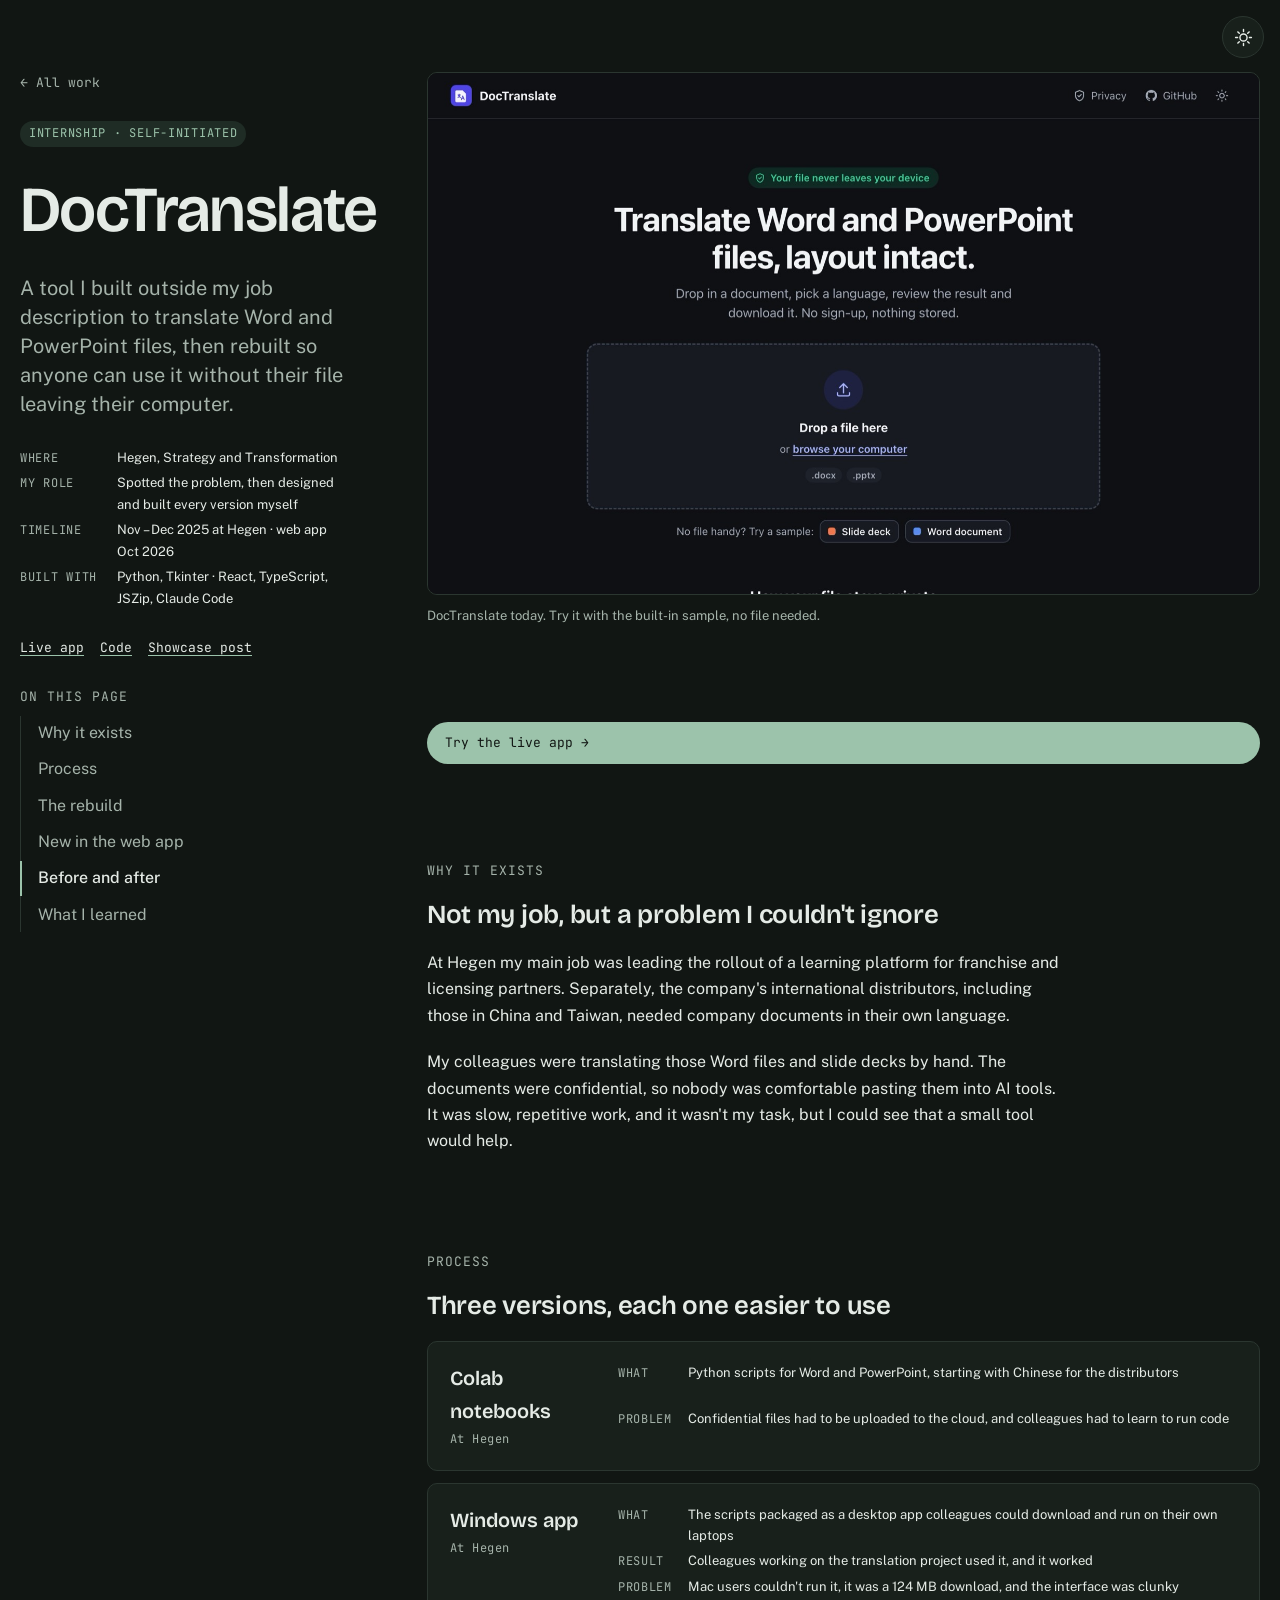
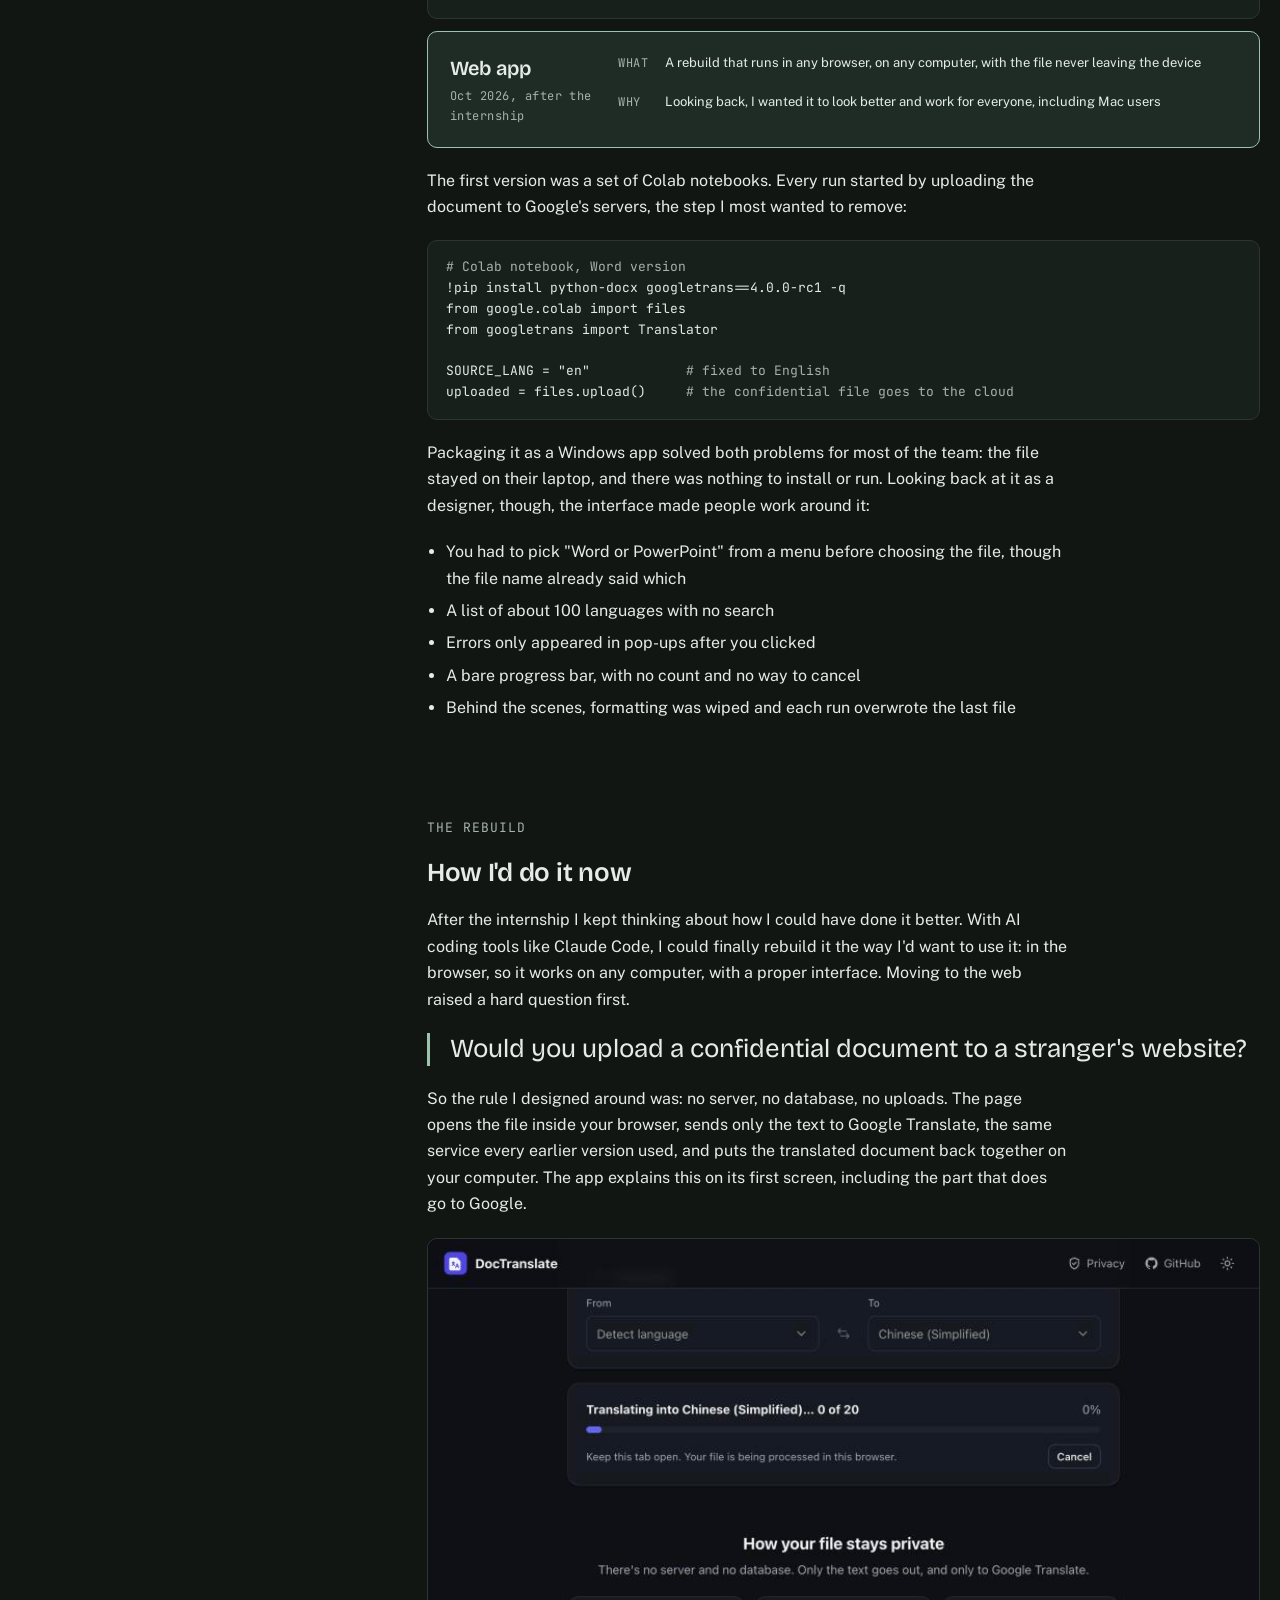
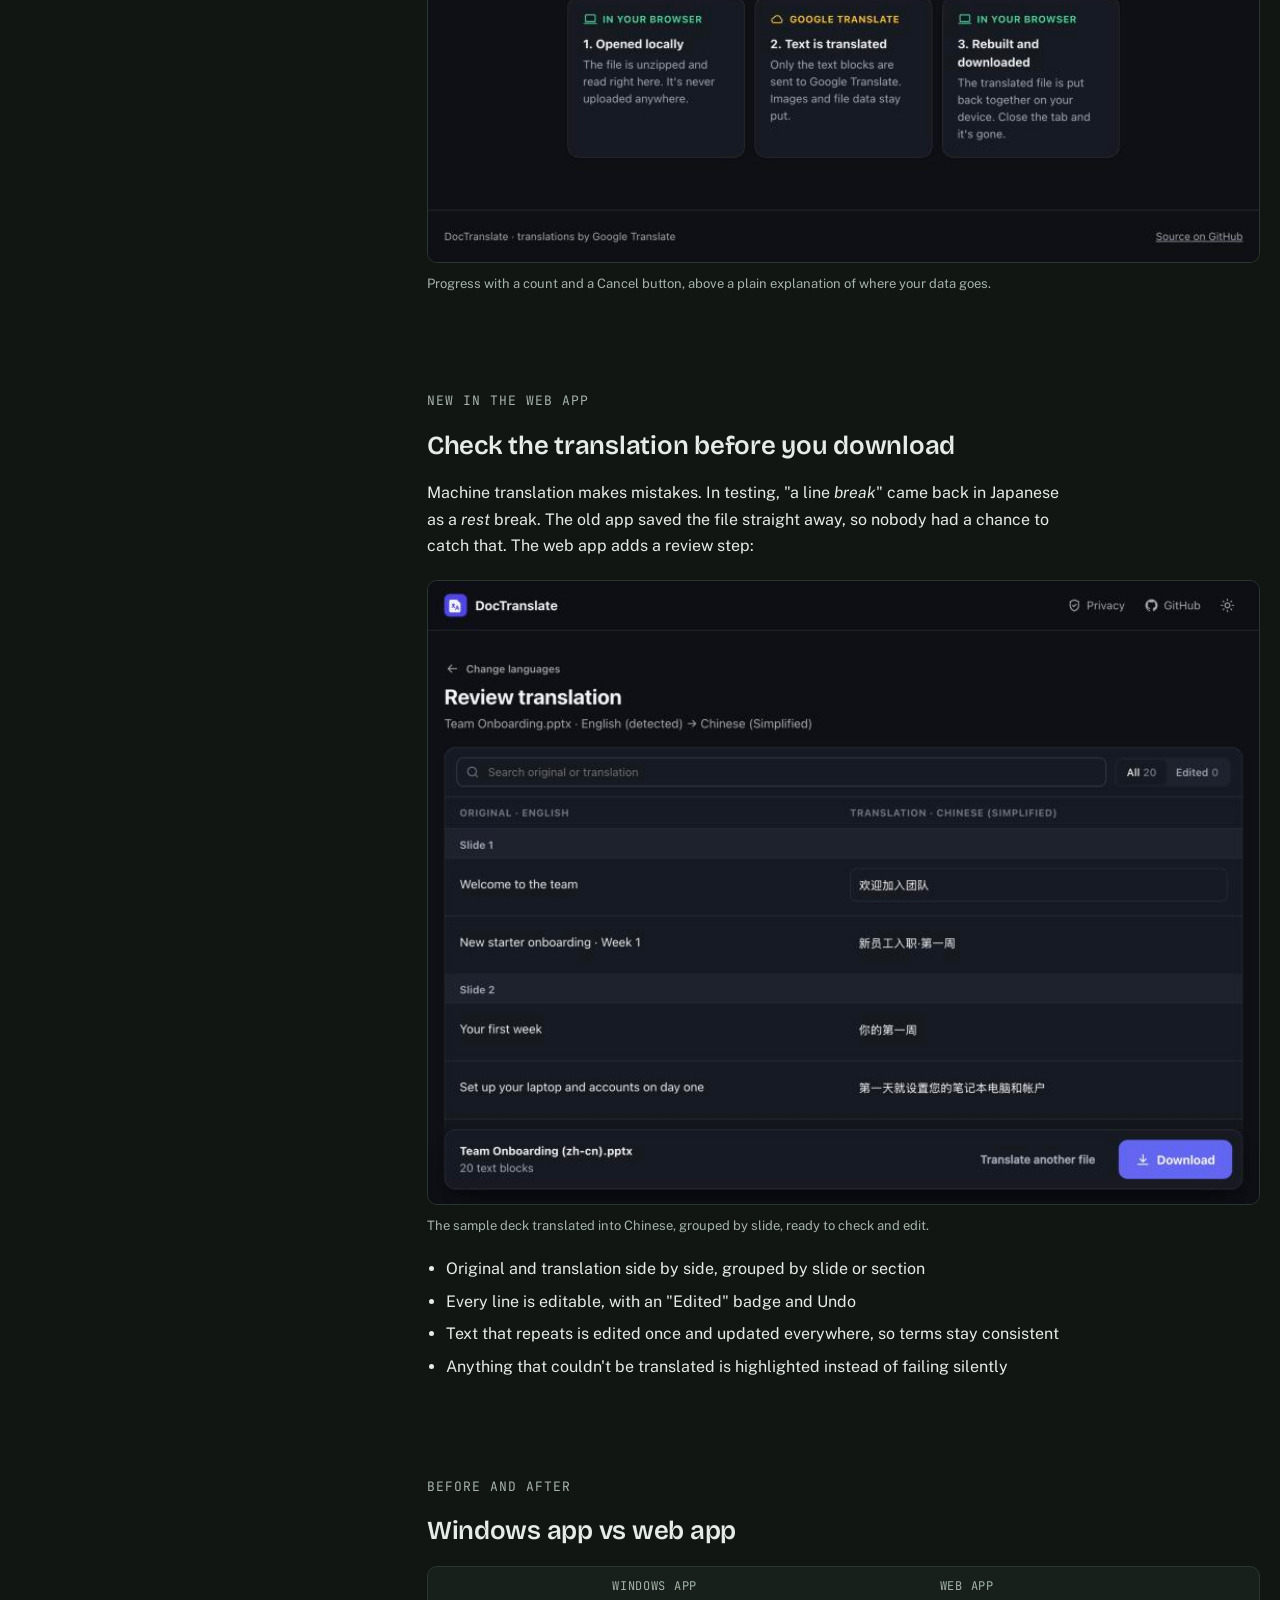
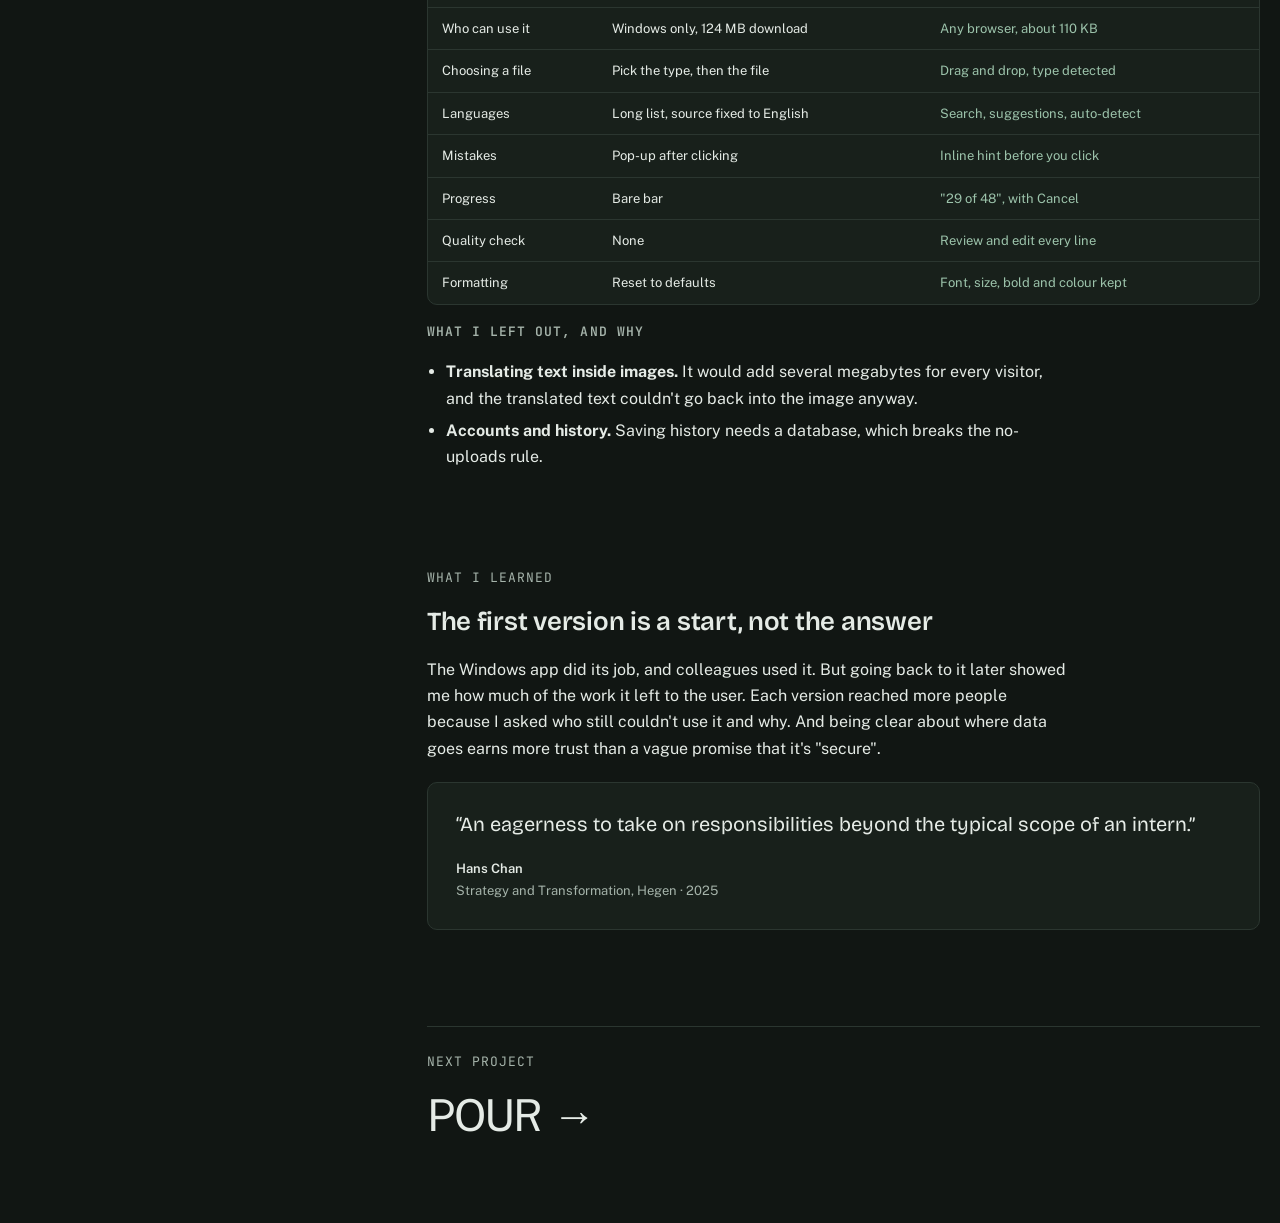
==== work/doctranslate/index.html @ 71bea07f "Label all LinkedIn links as Showcase post Co-Authored-By: Claude Opus 5.5 <noreply@anthropic.com>" ====
<!doctype html>
<html lang="en">
<head>
<title>DocTranslate · John Loh</title>
<meta charset="utf-8">
<meta name="viewport" content="width=device-width, initial-scale=1, viewport-fit=cover">
<meta name="claude:viewport-fit-sides" content="cover">
<link rel="icon" href="../../favicon.svg" type="image/svg+xml">
<meta name="description" content="DocTranslate case study: a translation tool I started on my own at Hegen, rebuilt as a private web app.">
<script>(function(){var t=null;try{t=localStorage.getItem("theme")}catch(e){}document.documentElement.setAttribute("data-theme",t==="light"?"light":"dark")})()</script>
<link rel="preconnect" href="https://fonts.googleapis.com">
<link rel="preconnect" href="https://fonts.gstatic.com" crossorigin>
<link rel="stylesheet" href="https://fonts.googleapis.com/css2?family=Bricolage+Grotesque:opsz,wght@12..96,400;12..96,600&family=JetBrains+Mono:wght@400;500&family=Public+Sans:ital,wght@0,400;0,500;0,600;1,400&display=swap">
<link rel="stylesheet" href="../../css/style.css?v=20261020c">
</head>
<body>
<button class="theme-toggle" id="theme-toggle" type="button" aria-label="Switch theme"><svg class="icon-sun" viewBox="0 0 24 24" aria-hidden="true"><circle cx="12" cy="12" r="4.5"/><path d="M12 2v2.5M12 19.5V22M2 12h2.5M19.5 12H22M4.9 4.9l1.8 1.8M17.3 17.3l1.8 1.8M4.9 19.1l1.8-1.8M17.3 6.7l1.8-1.8"/></svg><svg class="icon-moon" viewBox="0 0 24 24" aria-hidden="true"><path d="M20 14.5A8.5 8.5 0 1 1 9.5 4a7 7 0 0 0 10.5 10.5z"/></svg></button>
<div class="shell">

  <aside class="rail" aria-label="Project facts">
    <a class="back" href="../../index.html#work">← All work</a>
    <div class="project-meta"><span class="chip">Internship · self-initiated</span></div>
    <h1 class="cs-title">DocTranslate</h1>
    <p class="cs-summary">A tool I built outside my job description to translate Word and PowerPoint files, then rebuilt so anyone can use it without their file leaving their computer.</p>
    <dl class="spec">
      <dt>Where</dt><dd>Hegen, Strategy and Transformation</dd>
      <dt>My role</dt><dd>Spotted the problem, then designed and built every version myself</dd>
      <dt>Timeline</dt><dd>Nov – Dec 2025 at Hegen · web app Oct 2026</dd>
      <dt>Built with</dt><dd>Python, Tkinter · React, TypeScript, JSZip, Claude Code</dd>
    </dl>
    <div class="links">
      <a href="https://7ohnloh.github.io/doctranslate/">Live app</a>
      <a href="https://github.com/7ohnloh/doctranslate">Code</a>
      <a href="https://www.linkedin.com/feed/update/urn:li:activity:7409909040731893760/">Showcase post</a>
    </div>
  </aside>

  <main class="cs-body">

    <figure class="shot">
      <img src="../../images/doctranslate/upload-hero.jpg" alt="DocTranslate home screen: a badge saying your file never leaves your device, the headline Translate Word and PowerPoint files, layout intact, and a drop zone with sample files">
      <figcaption>DocTranslate today. Try it with the built-in sample, no file needed.</figcaption>
    </figure>
    <a class="button" href="https://7ohnloh.github.io/doctranslate/">Try the live app →</a>

    <section class="cs-section" aria-labelledby="why">
      <p class="eyebrow">Why it exists</p>
      <h2 id="why">Not my job, but a problem I couldn't ignore</h2>
      <p>At Hegen my main job was leading the rollout of a learning platform for franchise and licensing partners. Separately, the company's international distributors, including those in China and Taiwan, needed company documents in their own language.</p>
      <p>My colleagues were translating those Word files and slide decks by hand. The documents were confidential, so nobody was comfortable pasting them into AI tools. It was slow, repetitive work, and it wasn't my task, but I could see that a small tool would help.</p>
    </section>

    <section class="cs-section" aria-labelledby="versions">
      <p class="eyebrow">Process</p>
      <h2 id="versions">Three versions, each one easier to use</h2>
      <ol class="versions">
        <li class="version">
          <div class="v-label"><b>Colab notebooks</b><span>At Hegen</span></div>
          <dl>
            <dt>What</dt><dd>Python scripts for Word and PowerPoint, starting with Chinese for the distributors</dd>
            <dt>Problem</dt><dd>Confidential files had to be uploaded to the cloud, and colleagues had to learn to run code</dd>
          </dl>
        </li>
        <li class="version">
          <div class="v-label"><b>Windows app</b><span>At Hegen</span></div>
          <dl>
            <dt>What</dt><dd>The scripts packaged as a desktop app colleagues could download and run on their own laptops</dd>
            <dt>Result</dt><dd>Colleagues working on the translation project used it, and it worked</dd>
            <dt>Problem</dt><dd>Mac users couldn't run it, it was a 124 MB download, and the interface was clunky</dd>
          </dl>
        </li>
        <li class="version version--now">
          <div class="v-label"><b>Web app</b><span>Oct 2026, after the internship</span></div>
          <dl>
            <dt>What</dt><dd>A rebuild that runs in any browser, on any computer, with the file never leaving the device</dd>
            <dt>Why</dt><dd>Looking back, I wanted it to look better and work for everyone, including Mac users</dd>
          </dl>
        </li>
      </ol>
      <p>The first version was a set of Colab notebooks. Every run started by uploading the document to Google's servers, the step I most wanted to remove:</p>
<pre class="code"><span class="c"># Colab notebook, Word version</span>
!pip install python-docx googletrans==4.0.0-rc1 -q
from google.colab import files
from googletrans import Translator

SOURCE_LANG = "en"            <span class="c"># fixed to English</span>
uploaded = files.upload()     <span class="c"># the confidential file goes to the cloud</span></pre>
      <p>Packaging it as a Windows app solved both problems for most of the team: the file stayed on their laptop, and there was nothing to install or run. Looking back at it as a designer, though, the interface made people work around it:</p>
      <ul>
        <li>You had to pick "Word or PowerPoint" from a menu before choosing the file, though the file name already said which</li>
        <li>A list of about 100 languages with no search</li>
        <li>Errors only appeared in pop-ups after you clicked</li>
        <li>A bare progress bar, with no count and no way to cancel</li>
        <li>Behind the scenes, formatting was wiped and each run overwrote the last file</li>
      </ul>
    </section>

    <section class="cs-section" aria-labelledby="rebuild">
      <p class="eyebrow">The rebuild</p>
      <h2 id="rebuild">How I'd do it now</h2>
      <p>After the internship I kept thinking about how I could have done it better. With AI coding tools like Claude Code, I could finally rebuild it the way I'd want to use it: in the browser, so it works on any computer, with a proper interface. Moving to the web raised a hard question first.</p>
      <p class="hmw">Would you upload a confidential document to a stranger's website?</p>
      <p>So the rule I designed around was: no server, no database, no uploads. The page opens the file inside your browser, sends only the text to Google Translate, the same service every earlier version used, and puts the translated document back together on your computer. The app explains this on its first screen, including the part that does go to Google.</p>
      <figure class="shot">
        <img src="../../images/doctranslate/privacy-progress.jpg" alt="Translation in progress, 0 of 20, above a three-step explainer: opened locally in your browser, text translated by Google Translate, rebuilt and downloaded in your browser" loading="lazy">
        <figcaption>Progress with a count and a Cancel button, above a plain explanation of where your data goes.</figcaption>
      </figure>
    </section>

    <section class="cs-section" aria-labelledby="review">
      <p class="eyebrow">New in the web app</p>
      <h2 id="review">Check the translation before you download</h2>
      <p>Machine translation makes mistakes. In testing, "a line <em>break</em>" came back in Japanese as a <em>rest</em> break. The old app saved the file straight away, so nobody had a chance to catch that. The web app adds a review step:</p>
      <figure class="shot">
        <img src="../../images/doctranslate/review-chinese.jpg" alt="Review screen showing a sample onboarding deck in English beside its Chinese translation, grouped by slide, with search, an Edited filter and a Download button" loading="lazy">
        <figcaption>The sample deck translated into Chinese, grouped by slide, ready to check and edit.</figcaption>
      </figure>
      <ul>
        <li>Original and translation side by side, grouped by slide or section</li>
        <li>Every line is editable, with an "Edited" badge and Undo</li>
        <li>Text that repeats is edited once and updated everywhere, so terms stay consistent</li>
        <li>Anything that couldn't be translated is highlighted instead of failing silently</li>
      </ul>
    </section>

    <section class="cs-section" aria-labelledby="compare">
      <p class="eyebrow">Before and after</p>
      <h2 id="compare">Windows app vs web app</h2>
      <div class="compare-wrap">
        <table class="compare">
          <thead><tr><th scope="col"></th><th scope="col">Windows app</th><th scope="col">Web app</th></tr></thead>
          <tbody>
            <tr><td>Who can use it</td><td>Windows only, 124 MB download</td><td>Any browser, about 110 KB</td></tr>
            <tr><td>Choosing a file</td><td>Pick the type, then the file</td><td>Drag and drop, type detected</td></tr>
            <tr><td>Languages</td><td>Long list, source fixed to English</td><td>Search, suggestions, auto-detect</td></tr>
            <tr><td>Mistakes</td><td>Pop-up after clicking</td><td>Inline hint before you click</td></tr>
            <tr><td>Progress</td><td>Bare bar</td><td>"29 of 48", with Cancel</td></tr>
            <tr><td>Quality check</td><td>None</td><td>Review and edit every line</td></tr>
            <tr><td>Formatting</td><td>Reset to defaults</td><td>Font, size, bold and colour kept</td></tr>
          </tbody>
        </table>
      </div>
      <h3 class="eyebrow">What I left out, and why</h3>
      <ul>
        <li><strong>Translating text inside images.</strong> It would add several megabytes for every visitor, and the translated text couldn't go back into the image anyway.</li>
        <li><strong>Accounts and history.</strong> Saving history needs a database, which breaks the no-uploads rule.</li>
      </ul>
    </section>

    <section class="cs-section" aria-labelledby="learned">
      <p class="eyebrow">What I learned</p>
      <h2 id="learned">The first version is a start, not the answer</h2>
      <p>The Windows app did its job, and colleagues used it. But going back to it later showed me how much of the work it left to the user. Each version reached more people because I asked who still couldn't use it and why. And being clear about where data goes earns more trust than a vague promise that it's "secure".</p>
      <figure class="quote" style="margin:0">
        <blockquote><p>“An eagerness to take on responsibilities beyond the typical scope of an intern.”</p></blockquote>
        <figcaption><strong>Hans Chan</strong>Strategy and Transformation, Hegen · 2025</figcaption>
      </figure>
    </section>

    <a class="next" href="../pour/index.html">
      <span class="eyebrow">Next project</span>
      <span class="cs-title">POUR →</span>
    </a>
  </main>
</div>
<script src="../../js/theme.js?v=20261020c"></script>
<script src="../../js/case.js?v=20261020c"></script>
</body>
</html>
---- css/style.css ----
/* Workbench layout: a fixed left rail (who, where to go, how to reach me) beside a scrolling bench of projects. */
:root {
  --paper: #f4f6f2;
  --panel: #ffffff;
  --ink: #18201b;
  --ink-soft: #4d5a52;
  --line: #d9e0da;
  --sage: #4f7560;
  --sage-wash: #e3ece5;
  --bar-muted: #b9c4bc;
  --neon: #12c862;

  --font-display: "Bricolage Grotesque", "Avenir Next", "Segoe UI", system-ui, sans-serif;
  --font-body: "Public Sans", "Helvetica Neue", Arial, system-ui, sans-serif;
  --font-mono: "JetBrains Mono", ui-monospace, "SF Mono", Menlo, monospace;

  --step--1: 0.8125rem;
  --step-0: 1rem;
  --step-1: 1.25rem;
  --step-2: 1.625rem;
  --step-3: clamp(2rem, 1.4rem + 2.2vw, 2.75rem);
  --step-4: clamp(2.5rem, 1.6rem + 3.6vw, 4rem);
  --radius: 10px;
}
@media (prefers-color-scheme: dark) {
  :root:not([data-theme="light"]) {
    --paper: #111613; --panel: #18201b; --ink: #e5ebe6; --ink-soft: #a5b3aa;
    --line: #2b3630; --sage: #9cc3ab; --sage-wash: #1f2c25; --bar-muted: #4a5850; --neon: #39ff88;
    color-scheme: dark;
  }
}
:root[data-theme="dark"] {
  --paper: #111613; --panel: #18201b; --ink: #e5ebe6; --ink-soft: #a5b3aa;
  --line: #2b3630; --sage: #9cc3ab; --sage-wash: #1f2c25; --bar-muted: #4a5850; --neon: #39ff88;
  color-scheme: dark;
}

*, *::before, *::after { box-sizing: border-box; }
html { scroll-behavior: smooth; }
@media (prefers-reduced-motion: reduce) { html { scroll-behavior: auto; } }
body {
  margin: 0;
  background: var(--paper);
  color: var(--ink);
  font-family: var(--font-body);
  font-size: var(--step-0);
  line-height: 1.65;
  padding-left: max(16px, env(safe-area-inset-left, 0px));
  padding-right: max(16px, env(safe-area-inset-right, 0px));
  -webkit-font-smoothing: antialiased;
}
img { max-width: 100%; display: block; }
a { color: inherit; text-decoration-color: var(--sage); text-underline-offset: 3px; }
a:hover { color: var(--sage); }
:focus-visible { outline: 2px solid var(--sage); outline-offset: 3px; border-radius: 4px; }
h1, h2, h3 { font-family: var(--font-display); font-weight: 600; line-height: 1.1; text-wrap: balance; margin: 0; letter-spacing: -0.01em; }
p { margin: 0; }
.mono { font-family: var(--font-mono); font-size: var(--step--1); letter-spacing: 0.02em; }
.eyebrow { font-family: var(--font-mono); font-size: var(--step--1); text-transform: uppercase; letter-spacing: 0.08em; color: var(--ink-soft); }

/* ---------- shell ---------- */
.shell {
  max-width: 1240px;
  margin: 0 auto;
  padding-block: clamp(32px, 6vw, 72px);
  display: grid;
  grid-template-columns: minmax(250px, 330px) minmax(0, 1fr);
  gap: clamp(32px, 6vw, 88px);
  align-items: start;
}
.rail {
  position: sticky;
  top: calc(env(safe-area-inset-top, 0px) + clamp(32px, 6vw, 72px));
  display: flex;
  flex-direction: column;
  gap: 28px;
}
.rail-name { font-size: var(--step-1); }
.rail-name span { display: block; font-family: var(--font-mono); font-size: var(--step--1); font-weight: 400; color: var(--ink-soft); letter-spacing: 0.02em; margin-top: 4px; }
.rail-lede { font-family: var(--font-display); font-size: var(--step-3); font-weight: 600; line-height: 1.05; letter-spacing: -0.02em; text-wrap: balance; }
.rail-lede em { font-style: normal; color: var(--sage); }
.rail-intro { color: var(--ink-soft); max-width: 34ch; }
.status { display: flex; align-items: center; gap: 10px; color: var(--ink-soft); }
.status::before { content: ""; width: 8px; height: 8px; border-radius: 50%; background: var(--sage); box-shadow: 0 0 0 4px var(--sage-wash); flex: none; }

.toc { display: flex; flex-direction: column; gap: 2px; border-left: 1px solid var(--line); }
.toc a { text-decoration: none; padding: 4px 0 4px 16px; margin-left: -1px; border-left: 2px solid transparent; color: var(--ink-soft); display: flex; justify-content: space-between; gap: 12px; }
.toc a .mono { color: var(--ink-soft); }
.toc a[aria-current="true"] { color: var(--ink); border-left-color: var(--sage); font-weight: 500; }

.links { display: flex; flex-wrap: wrap; gap: 8px 16px; font-size: var(--step--1); }
.links a { font-family: var(--font-mono); }

/* ---------- bench (right column) ---------- */
.bench { display: flex; flex-direction: column; gap: clamp(64px, 9vw, 112px); min-width: 0; }
.section-head { display: flex; align-items: baseline; justify-content: space-between; gap: 16px; padding-bottom: 14px; border-bottom: 1px solid var(--line); margin-bottom: 32px; }
.section-head h2 { font-size: var(--step-2); }

.projects { display: flex; flex-direction: column; gap: clamp(48px, 7vw, 80px); }
.project { display: grid; gap: 18px; }
.project-link { text-decoration: none; color: inherit; display: grid; gap: 18px; }
.cover {
  aspect-ratio: 16 / 10;
  max-width: 100%;
  border-radius: var(--radius);
  overflow: hidden;
  background: var(--sage-wash);
  border: 1px solid var(--line);
}
.cover img { width: 100%; height: 100%; object-fit: cover; transition: transform 0.5s ease; }
.project-link:hover .cover img { transform: scale(1.02); }
@media (prefers-reduced-motion: reduce) { .cover img { transition: none; } .project-link:hover .cover img { transform: none; } }

.cover--phones { display: flex; align-items: flex-end; justify-content: center; gap: 4%; padding: 6% 8% 0; }
.cover--phones img { width: 27%; height: auto; border-radius: 14px 14px 0 0; border: 1px solid var(--line); border-bottom: 0; object-fit: contain; }
.cover--phones img:nth-child(2) { width: 30%; }
.cover--shot { display: grid; place-items: center; padding: 5%; }
.cover--shot img { width: 100%; height: 100%; object-fit: contain; border-radius: 6px; }

.cover--chart { display: flex; flex-direction: column; justify-content: center; gap: 14px; padding: clamp(18px, 5%, 40px); background: var(--panel); }
.chart-title { font-family: var(--font-mono); font-size: var(--step--1); color: var(--ink-soft); }
.chart-rows { display: grid; gap: 10px; }
.chart-row { display: grid; grid-template-columns: 6.5em minmax(0, 1fr) 3.5em; align-items: center; gap: 10px; font-size: var(--step--1); }
.chart-row .label { font-family: var(--font-mono); }
.chart-row .gap { font-family: var(--font-mono); text-align: right; color: var(--sage); font-variant-numeric: tabular-nums; }
.bars { display: grid; gap: 3px; }
.bar { height: 9px; border-radius: 2px; }
.bar--them { background: var(--bar-muted); }
.bar--us { background: var(--sage); }
.legend { display: flex; flex-wrap: wrap; gap: 6px 16px; font-size: var(--step--1); color: var(--ink-soft); }
.legend span { display: inline-flex; align-items: center; gap: 6px; }
.legend i { width: 10px; height: 10px; border-radius: 2px; display: inline-block; }

.project-meta { display: flex; flex-wrap: wrap; align-items: center; gap: 8px 14px; }
.chip { font-family: var(--font-mono); font-size: 0.75rem; text-transform: uppercase; letter-spacing: 0.06em; padding: 3px 9px; border-radius: 999px; background: var(--sage-wash); color: var(--sage); }
.chip--plain { background: transparent; border: 1px solid var(--line); color: var(--ink-soft); }
.project h3 { font-size: var(--step-3); }
.project-summary { font-size: var(--step-1); line-height: 1.45; max-width: 38ch; color: var(--ink); }
.spec { display: grid; grid-template-columns: max-content minmax(0, 1fr); gap: 4px 20px; margin: 0; font-size: var(--step--1); max-width: 60ch; }
.spec dt { font-family: var(--font-mono); color: var(--ink-soft); text-transform: uppercase; letter-spacing: 0.06em; font-size: 0.75rem; padding-top: 2px; }
.spec dd { margin: 0; }
.cta { font-family: var(--font-mono); font-size: var(--step--1); color: var(--sage); }
.cta--soon { color: var(--ink-soft); }

/* ---------- more projects ---------- */
.more { margin-top: clamp(56px, 8vw, 88px); display: grid; gap: 12px; }
.more-list { list-style: none; margin: 0; padding: 0; border-top: 1px solid var(--line); }
.more-list li { border-bottom: 1px solid var(--line); }
.more-list a { display: grid; grid-template-columns: 8.5em minmax(0, 1fr) auto auto; align-items: baseline; gap: 4px 20px; padding: 16px 4px; text-decoration: none; color: var(--ink); }
.more-name { font-family: var(--font-display); font-size: var(--step-1); font-weight: 600; }
.more-desc { color: var(--ink-soft); font-size: var(--step--1); }
.more-meta { font-family: var(--font-mono); font-size: 0.75rem; color: var(--ink-soft); white-space: nowrap; }
.more-arrow { font-family: var(--font-mono); color: var(--sage); transition: transform 0.2s ease; }
.more-list a:hover .more-name { color: var(--sage); }
.more-list a:hover .more-arrow { transform: translateX(4px); }
@media (prefers-reduced-motion: reduce) { .more-arrow { transition: none; } }
@media (max-width: 640px) {
  .more-list a { grid-template-columns: minmax(0, 1fr) auto; }
  .more-desc { grid-column: 1 / -1; grid-row: 2; }
  .more-meta { display: none; }
}

/* ---------- experience ---------- */
.timeline { list-style: none; margin: 0; padding: 0; display: grid; }
.timeline li { display: grid; grid-template-columns: 9.5em minmax(0, 1fr); gap: 4px 24px; padding: 20px 0; border-bottom: 1px solid var(--line); }
.timeline li:first-child { padding-top: 0; }
.timeline .when { font-family: var(--font-mono); font-size: var(--step--1); color: var(--ink-soft); font-variant-numeric: tabular-nums; padding-top: 3px; }
.timeline h3 { font-size: var(--step-1); }
.timeline .where { color: var(--ink-soft); font-size: var(--step--1); margin-top: 2px; }
.timeline .what { margin-top: 8px; max-width: 62ch; }

.edu { display: grid; gap: 6px; margin-top: 28px; font-size: var(--step--1); color: var(--ink-soft); }
.edu strong { color: var(--ink); font-weight: 600; }

/* ---------- kind words ---------- */
.quotes { display: grid; grid-template-columns: repeat(auto-fit, minmax(min(100%, 300px), 1fr)); gap: 20px; }
.quote { margin: 0; padding: 28px; background: var(--panel); border: 1px solid var(--line); border-radius: var(--radius); display: flex; flex-direction: column; gap: 20px; justify-content: space-between; }
.quote blockquote { margin: 0; font-family: var(--font-display); font-size: var(--step-1); line-height: 1.35; font-weight: 400; }
.quote figcaption { font-size: var(--step--1); color: var(--ink-soft); }
.quote figcaption strong { display: block; color: var(--ink); font-weight: 600; }

/* ---------- about + contact ---------- */
.about { display: grid; grid-template-columns: minmax(0, 1fr) auto; gap: clamp(24px, 4vw, 48px); align-items: start; }
.about-main { display: flex; flex-direction: column; gap: 14px; max-width: 58ch; min-width: 0; }
.about-lead { font-family: var(--font-display); font-size: var(--step-3); font-weight: 600; line-height: 1.08; letter-spacing: -0.02em; text-wrap: balance; margin-bottom: 4px; }
.about-lead em { font-style: normal; color: var(--sage); }
.portrait { width: clamp(140px, 15vw, 180px); height: auto; aspect-ratio: 1 / 1; object-fit: cover; object-position: 55% 22%; border-radius: 50%; border: 2px solid var(--neon); box-shadow: 0 0 12px color-mix(in srgb, var(--neon) 70%, transparent), 0 0 32px color-mix(in srgb, var(--neon) 35%, transparent); background: var(--sage-wash); }
.snapshot { display: grid; grid-template-columns: repeat(2, minmax(0, 1fr)); gap: 24px 32px; margin: 32px 0 0; padding-top: 24px; border-top: 1px solid var(--line); }
.snapshot > div { display: flex; flex-direction: column; gap: 4px; min-width: 0; }
.snapshot dt { font-family: var(--font-mono); font-size: 0.75rem; text-transform: uppercase; letter-spacing: 0.08em; color: var(--ink-soft); margin-bottom: 4px; }
.snapshot dd { margin: 0; font-size: var(--step--1); }
.snapshot dd.sub { color: var(--ink-soft); }
.snapshot .chips { display: flex; flex-wrap: wrap; gap: 6px; }

.contact { display: grid; gap: 18px; padding: clamp(24px, 4vw, 40px); background: var(--sage-wash); border-radius: var(--radius); }
.contact h2 { font-size: var(--step-3); }
.contact-row { display: flex; flex-wrap: wrap; align-items: center; gap: 10px 16px; }
.email { font-family: var(--font-mono); font-size: var(--step-1); user-select: all; word-break: break-all; }
button.copy { font: inherit; font-family: var(--font-mono); font-size: var(--step--1); cursor: pointer; padding: 6px 12px; border-radius: 999px; border: 1px solid var(--sage); background: transparent; color: var(--sage); }
button.copy:hover { background: var(--sage); color: var(--paper); }

.footer { color: var(--ink-soft); font-size: var(--step--1); padding-top: 8px; }

/* ---------- case study pages ---------- */
.back { font-family: var(--font-mono); font-size: var(--step--1); text-decoration: none; color: var(--ink-soft); }
.cs-title { font-size: var(--step-4); letter-spacing: -0.025em; }
.cs-summary { font-size: var(--step-1); line-height: 1.45; max-width: 40ch; color: var(--ink-soft); }
.cs-body { display: flex; flex-direction: column; gap: clamp(56px, 8vw, 96px); min-width: 0; }
.cs-section { display: grid; gap: 20px; }
.cs-section > h2 { font-size: var(--step-2); }
.cs-section > p, .cs-section > ul { max-width: 64ch; }
.cs-section ul { padding-left: 1.2em; margin: 0; display: grid; gap: 6px; }
.hmw { font-family: var(--font-display); font-size: var(--step-2); line-height: 1.25; padding-left: 20px; border-left: 3px solid var(--sage); max-width: 30ch; margin: 0; }
.shot { margin: 0; display: grid; gap: 10px; }
.shot img { border-radius: var(--radius); border: 1px solid var(--line); background: var(--panel); width: 100%; }
.shot figcaption { font-size: var(--step--1); color: var(--ink-soft); }
.pivot { padding: clamp(20px, 3vw, 32px); border-radius: var(--radius); background: var(--panel); border: 1px solid var(--line); display: grid; gap: 12px; }
.pivot-cols { display: grid; grid-template-columns: repeat(auto-fit, minmax(min(100%, 220px), 1fr)); gap: 16px; }
.pivot-cols div { display: grid; gap: 4px; }
.flow { display: flex; flex-wrap: wrap; align-items: stretch; gap: 8px; font-size: var(--step--1); }
.flow-step { flex: 1 1 130px; min-width: 0; padding: 12px 14px; border: 1px solid var(--line); border-radius: 8px; background: var(--panel); display: grid; gap: 2px; }
.flow-step b { font-family: var(--font-mono); font-weight: 500; color: var(--sage); }
.flow-arrow { align-self: center; color: var(--ink-soft); font-family: var(--font-mono); }
.pals { display: grid; gap: 28px; }
.pal { display: grid; grid-template-columns: minmax(0, 1fr) minmax(0, 1.3fr); gap: 24px; align-items: center; }
.pal h3 { font-size: var(--step-1); margin-bottom: 6px; }
.pal ul { padding-left: 1.2em; margin: 8px 0 0; display: grid; gap: 4px; font-size: var(--step--1); }
.mine { list-style: none; padding: 0 !important; display: grid; gap: 10px !important; }
.mine li { padding-left: 22px; position: relative; }
.mine li::before { content: "→"; position: absolute; left: 0; color: var(--sage); font-family: var(--font-mono); }
.next { display: grid; gap: 6px; padding-top: 24px; border-top: 1px solid var(--line); text-decoration: none; }
.next .cs-title { font-size: var(--step-3); }

.stats { display: grid; grid-template-columns: repeat(auto-fit, minmax(min(100%, 170px), 1fr)); gap: 12px; }
.stat { padding: 18px 20px; border-radius: var(--radius); background: var(--panel); border: 1px solid var(--line); display: grid; gap: 4px; align-content: start; }
.stat b { font-family: var(--font-display); font-size: var(--step-3); font-weight: 600; line-height: 1; color: var(--sage); font-variant-numeric: tabular-nums; }
.stat span { font-size: var(--step--1); color: var(--ink-soft); }

.loop { display: grid; gap: 12px; padding: clamp(18px, 3vw, 28px); border-radius: var(--radius); border: 1px solid var(--line); background: var(--panel); }
.loop-steps { list-style: none; margin: 0; padding: 0; display: grid; grid-template-columns: repeat(auto-fit, minmax(min(100%, 150px), 1fr)); gap: 8px; counter-reset: step; }
.loop-steps li { counter-increment: step; padding: 12px 14px; border-radius: 8px; background: var(--paper); font-size: var(--step--1); display: grid; gap: 4px; align-content: start; }
.loop-steps li::before { content: counter(step); font-family: var(--font-mono); color: var(--sage); }
.loop-note { font-family: var(--font-mono); font-size: var(--step--1); color: var(--ink-soft); }
.loop--after .loop-steps li { background: var(--sage-wash); }

.hchart { display: grid; gap: 12px; padding: clamp(18px, 3vw, 28px); border-radius: var(--radius); border: 1px solid var(--line); background: var(--panel); }
.hchart .chart-row { grid-template-columns: minmax(8em, 15em) minmax(0, 1fr) 3em; }
.hchart .chart-row .label { font-family: var(--font-body); }
.hchart .bar { height: 14px; }
.hchart .gap { color: var(--ink); }
.hchart .chart-row.top .gap { color: var(--sage); }

.notes { display: grid; grid-template-columns: repeat(auto-fit, minmax(min(100%, 260px), 1fr)); gap: 12px; }
.note { padding: 18px 20px; border-radius: var(--radius); background: var(--panel); border: 1px solid var(--line); display: grid; gap: 8px; align-content: start; font-size: var(--step--1); }
.note .tag { justify-self: start; font-family: var(--font-mono); font-size: 0.75rem; padding: 2px 8px; border-radius: 999px; background: var(--sage-wash); color: var(--sage); }
.note code { font-family: var(--font-mono); font-size: 0.85em; }

.pair { display: grid; grid-template-columns: repeat(2, minmax(0, 1fr)); gap: clamp(12px, 3vw, 32px); padding: clamp(16px, 4vw, 40px); border-radius: var(--radius); background: var(--sage-wash); }
.pair figure { margin: 0; display: grid; gap: 10px; justify-items: center; align-content: start; }
.pair img { width: 100%; max-width: 280px; border-radius: 14px; border: 1px solid var(--line); background: var(--panel); }
.pair figcaption { font-size: var(--step--1); color: var(--ink-soft); text-align: center; max-width: 30ch; }
.pair figcaption strong { display: block; color: var(--ink); font-family: var(--font-mono); font-weight: 500; text-transform: uppercase; letter-spacing: 0.06em; font-size: 0.75rem; }
.hero-phones { aspect-ratio: auto; padding-top: clamp(24px, 5vw, 48px); }
.quotes-inline { display: grid; gap: 12px; margin: 0; padding: 0; list-style: none; }
.quotes-inline li { font-family: var(--font-display); font-size: var(--step-1); line-height: 1.35; padding-left: 18px; border-left: 3px solid var(--line); }
.claims { display: grid; gap: 0; margin: 0; padding: 0; list-style: none; border-top: 1px solid var(--line); }
.claims li { display: grid; grid-template-columns: minmax(0, 1fr) minmax(0, 1fr); gap: 4px 24px; padding: 14px 0; border-bottom: 1px solid var(--line); font-size: var(--step--1); }
.claims .claimed { color: var(--ink-soft); }
.claims .found strong { color: var(--sage); font-family: var(--font-mono); font-weight: 500; }

.trio { display: grid; grid-template-columns: repeat(3, minmax(0, 1fr)); gap: 12px; margin: 0; }
.trio figure { margin: 0; display: grid; gap: 8px; }
.trio img { width: 100%; aspect-ratio: 1 / 1.05; object-fit: cover; border-radius: var(--radius); border: 1px solid var(--line); }
.trio figcaption { font-size: var(--step--1); color: var(--ink-soft); }
.trio figcaption strong { display: block; color: var(--ink); font-family: var(--font-mono); font-weight: 500; font-size: 0.75rem; text-transform: uppercase; letter-spacing: 0.06em; }
/* Econova's render sits on the report's own pale green, so the frame matches it in both themes. */
.cover--render { background: #d1feb4; padding: 3% 0 0; }
.cover--render img { width: 100%; height: 100%; object-fit: contain; object-position: center bottom; background: transparent; border: 0; border-radius: 0; }

.versions { list-style: none; margin: 0; padding: 0; display: grid; gap: 12px; }
.version { display: grid; grid-template-columns: 9em minmax(0, 1fr); gap: 6px 24px; padding: 20px 22px; border-radius: var(--radius); border: 1px solid var(--line); background: var(--panel); }
.version--now { border-color: var(--sage); background: var(--sage-wash); }
.version .v-label { display: grid; gap: 2px; align-content: start; }
.version .v-label b { font-family: var(--font-display); font-size: var(--step-1); font-weight: 600; }
.version .v-label span { font-family: var(--font-mono); font-size: 0.75rem; color: var(--ink-soft); letter-spacing: 0.04em; }
.version dl { display: grid; grid-template-columns: max-content minmax(0, 1fr); gap: 4px 16px; margin: 0; font-size: var(--step--1); }
.version dt { font-family: var(--font-mono); font-size: 0.75rem; text-transform: uppercase; letter-spacing: 0.06em; color: var(--ink-soft); padding-top: 2px; }
.version dd { margin: 0; }
.code { margin: 0; padding: 16px 18px; border-radius: var(--radius); background: var(--panel); border: 1px solid var(--line); font-family: var(--font-mono); font-size: 0.8125rem; line-height: 1.6; overflow-x: auto; color: var(--ink); }
.code .c { color: var(--ink-soft); }
.compare { width: 100%; border-collapse: collapse; font-size: var(--step--1); }
.compare-wrap { overflow-x: auto; border: 1px solid var(--line); border-radius: var(--radius); background: var(--panel); }
.compare th, .compare td { text-align: left; padding: 10px 14px; border-bottom: 1px solid var(--line); vertical-align: top; }
.compare th { font-family: var(--font-mono); font-size: 0.75rem; text-transform: uppercase; letter-spacing: 0.06em; color: var(--ink-soft); font-weight: 400; }
.compare tr:last-child td { border-bottom: 0; }
.compare td:last-child { color: var(--sage); }
.button { justify-self: start; display: inline-flex; align-items: center; gap: 8px; padding: 10px 18px; border-radius: 999px; background: var(--sage); color: var(--paper); text-decoration: none; font-family: var(--font-mono); font-size: var(--step--1); }
.button:hover { color: var(--paper); filter: brightness(1.08); }

/* ---------- floating "buddy" avatar: jumps to About ---------- */
.buddy { position: fixed; right: calc(env(safe-area-inset-right, 0px) + 22px); bottom: calc(env(safe-area-inset-bottom, 0px) + 22px); z-index: 50; display: flex; flex-direction: column; align-items: flex-end; gap: 10px; transition: opacity 0.3s ease, transform 0.3s ease; }
.buddy.is-away { opacity: 0; transform: translateY(14px); pointer-events: none; }
.buddy-avatar { display: block; width: 72px; height: 72px; border-radius: 50%; border: 2px solid var(--neon); background: var(--panel); animation: buddy-glow 3.2s ease-in-out infinite; transition: transform 0.2s ease; }
.buddy-avatar img { width: 100%; height: 100%; border-radius: 50%; object-fit: cover; object-position: 55% 22%; display: block; }
.buddy-avatar:hover, .buddy-avatar:focus-visible { transform: scale(1.07); }
.buddy-avatar:focus-visible { outline: 2px solid var(--neon); outline-offset: 4px; }
@keyframes buddy-glow {
  0%, 100% { box-shadow: 0 0 12px var(--neon), 0 0 30px color-mix(in srgb, var(--neon) 55%, transparent), 0 0 60px color-mix(in srgb, var(--neon) 20%, transparent); }
  50% { box-shadow: 0 0 20px var(--neon), 0 0 50px color-mix(in srgb, var(--neon) 75%, transparent), 0 0 95px color-mix(in srgb, var(--neon) 35%, transparent); }
}
.buddy-avatar { position: relative; border-width: 3px; }
.buddy-avatar::after { content: ""; position: absolute; inset: -3px; border-radius: 50%; border: 2px solid var(--neon); pointer-events: none; animation: buddy-ring 3.2s ease-out infinite; }
@keyframes buddy-ring { 0% { transform: scale(1); opacity: 0.85; } 70%, 100% { transform: scale(1.65); opacity: 0; } }
.buddy-bubble { position: relative; max-width: 230px; padding: 10px 32px 10px 14px; border-radius: 14px 14px 4px 14px; background: var(--panel); border: 1px solid var(--neon); color: var(--ink); font-size: var(--step--1); line-height: 1.45; box-shadow: 0 8px 24px rgba(0, 0, 0, 0.25); animation: buddy-pop 0.35s ease; }
.buddy-bubble p { margin: 0; }
.buddy-bubble span { color: var(--ink-soft); }
.buddy-close { position: absolute; top: 4px; right: 6px; width: 24px; height: 24px; border: 0; background: none; color: var(--ink-soft); font-size: 18px; line-height: 1; cursor: pointer; border-radius: 50%; }
.buddy-close:hover { color: var(--ink); }
@keyframes buddy-pop { from { opacity: 0; transform: translateY(8px) scale(0.96); } to { opacity: 1; transform: none; } }
@media (prefers-reduced-motion: reduce) {
  .buddy-avatar, .buddy-bubble, .buddy-avatar::after { animation: none; }
  .buddy-avatar::after { display: none; }
  .buddy-avatar { box-shadow: 0 0 10px var(--neon), 0 0 26px color-mix(in srgb, var(--neon) 40%, transparent); }
  .buddy, .buddy-avatar { transition: none; }
}
@media (max-width: 600px) {
  .buddy { right: calc(env(safe-area-inset-right, 0px) + 14px); bottom: calc(env(safe-area-inset-bottom, 0px) + 14px); }
  .buddy-avatar { width: 56px; height: 56px; }
  .buddy-bubble { max-width: 200px; }
}

/* ---------- light / dark switch ---------- */
.theme-toggle { position: fixed; top: calc(env(safe-area-inset-top, 0px) + 16px); right: calc(env(safe-area-inset-right, 0px) + 16px); z-index: 60; width: 42px; height: 42px; border-radius: 50%; border: 1px solid var(--line); background: var(--panel); color: var(--ink); display: grid; place-items: center; cursor: pointer; transition: border-color 0.2s ease, transform 0.2s ease; }
.theme-toggle:hover { border-color: var(--sage); transform: rotate(-12deg); }
.theme-toggle svg { width: 19px; height: 19px; fill: none; stroke: currentColor; stroke-width: 1.8; stroke-linecap: round; stroke-linejoin: round; }
.theme-toggle .icon-sun { display: none; }
@media (prefers-color-scheme: dark) {
  :root:not([data-theme="light"]) .theme-toggle .icon-sun { display: block; }
  :root:not([data-theme="light"]) .theme-toggle .icon-moon { display: none; }
}
:root[data-theme="dark"] .theme-toggle .icon-sun { display: block; }
:root[data-theme="dark"] .theme-toggle .icon-moon { display: none; }
body { transition: background-color 0.25s ease, color 0.25s ease; }
@media (prefers-reduced-motion: reduce) { body, .theme-toggle { transition: none; } }

/* ---------- small interactions ---------- */
.rotator { display: inline-block; transition: opacity 0.28s ease, transform 0.28s ease; }
.rotator.is-out { opacity: 0; transform: translateY(-0.25em); }

.project-link .cover { position: relative; transform: perspective(900px) rotateX(var(--rx, 0deg)) rotateY(var(--ry, 0deg)); transition: transform 0.4s ease; }
.project-link .cover.is-tilting { transition: transform 0.08s linear; }
.project-link .cover::after { content: ""; position: absolute; inset: 0; pointer-events: none; background: radial-gradient(circle at var(--mx, 50%) var(--my, 50%), rgba(255, 255, 255, 0.16), transparent 45%); opacity: 0; transition: opacity 0.3s ease; }
.project-link .cover.is-tilting::after { opacity: 1; }

.progress { position: fixed; top: 0; left: 0; right: 0; height: 3px; z-index: 70; pointer-events: none; }
.progress span { display: block; height: 100%; background: var(--neon); transform: scaleX(0); transform-origin: left; box-shadow: 0 0 8px var(--neon); }
.cs-toc-wrap { display: grid; gap: 8px; }

.portrait.is-spinning { animation: portrait-spin 0.8s ease; }
@keyframes portrait-spin { to { transform: rotate(360deg); } }
.confetti { position: fixed; width: 8px; height: 8px; border-radius: 2px; z-index: 80; pointer-events: none; animation: confetti 1.1s cubic-bezier(0.2, 0.7, 0.4, 1) forwards; }
@keyframes confetti { to { transform: translate(var(--dx), var(--dy)) rotate(var(--rot)); opacity: 0; } }

@media (prefers-reduced-motion: reduce) {
  .rotator, .project-link .cover { transition: none; }
  .portrait.is-spinning { animation: none; }
}

/* ---------- before/after slider ---------- */
.compare-slider { margin: 0; display: grid; gap: 12px; padding: clamp(16px, 4vw, 36px); border-radius: var(--radius); background: var(--sage-wash); justify-items: center; }
.cs-frame { position: relative; width: 100%; max-width: 320px; aspect-ratio: 786 / 1704; border-radius: 22px; overflow: hidden; border: 1px solid var(--line); background: var(--panel); touch-action: pan-y; }
.cs-frame img { position: absolute; inset: 0; width: 100%; height: 100%; object-fit: cover; display: block; }
.cs-before { position: absolute; inset: 0; clip-path: inset(0 calc(100% - var(--pos)) 0 0); }
.cs-handle { position: absolute; top: 0; bottom: 0; left: var(--pos); width: 2px; margin-left: -1px; background: var(--neon); box-shadow: 0 0 10px var(--neon); pointer-events: none; }
.cs-handle::after { content: "⟷"; position: absolute; top: 50%; left: 50%; width: 38px; height: 38px; margin: -19px 0 0 -19px; border-radius: 50%; display: grid; place-items: center; background: var(--paper); color: var(--ink); border: 2px solid var(--neon); font-size: 18px; box-shadow: 0 0 14px color-mix(in srgb, var(--neon) 60%, transparent); }
.cs-tag { position: absolute; top: 12px; font-family: var(--font-mono); font-size: 0.7rem; text-transform: uppercase; letter-spacing: 0.08em; padding: 3px 8px; border-radius: 999px; background: rgba(17, 22, 19, 0.75); color: #e5ebe6; pointer-events: none; }
.cs-tag--before { left: 12px; }
.cs-tag--after { right: 12px; }
.cs-range { position: absolute; inset: 0; width: 100%; height: 100%; margin: 0; opacity: 0; cursor: ew-resize; }
.cs-frame:has(.cs-range:focus-visible) { outline: 2px solid var(--neon); outline-offset: 4px; }
.compare-slider figcaption { font-size: var(--step--1); color: var(--ink-soft); text-align: center; max-width: 52ch; }
.compare-slider figcaption strong { color: var(--ink); }

/* ---------- contrast checker demo ---------- */
.contrast-demo { display: grid; gap: 18px; padding: clamp(18px, 3vw, 28px); border-radius: var(--radius); border: 1px solid var(--neon); background: var(--panel); box-shadow: 0 0 24px color-mix(in srgb, var(--neon) 15%, transparent); }
.cd-intro { color: var(--ink-soft); font-size: var(--step--1); margin-top: 4px; }
.cd-body { display: grid; grid-template-columns: minmax(0, 1.1fr) minmax(0, 1fr); gap: 18px; align-items: stretch; }
.cd-preview { border-radius: var(--radius); padding: 22px; display: grid; gap: 14px; place-content: center; justify-items: center; background: var(--cd-bg, #5596d2); color: var(--cd-fg, #fff); min-height: 150px; border: 1px solid var(--line); transition: background-color 0.2s ease, color 0.2s ease; }
.cd-button { font-weight: 600; font-size: var(--step-1); padding: 10px 20px; border-radius: 8px; border: 2px solid currentColor; }
.cd-small { font-size: var(--step--1); }
.cd-controls { display: grid; gap: 10px; align-content: start; }
.cd-field { display: flex; align-items: center; gap: 12px; font-size: var(--step--1); cursor: pointer; }
.cd-field input[type="color"] { width: 44px; height: 44px; padding: 0; border: 1px solid var(--line); border-radius: 10px; background: none; cursor: pointer; }
.cd-field code { font-family: var(--font-mono); color: var(--ink-soft); margin-left: 4px; }
.cd-presets { display: flex; flex-wrap: wrap; gap: 6px; margin-top: 4px; }
.cd-presets button { font: inherit; font-family: var(--font-mono); font-size: 0.75rem; padding: 6px 10px; border-radius: 999px; border: 1px solid var(--line); background: transparent; color: var(--ink); cursor: pointer; }
.cd-presets button:hover { border-color: var(--sage); color: var(--sage); }
.cd-result { display: flex; flex-wrap: wrap; align-items: center; gap: 12px 28px; padding-top: 16px; border-top: 1px solid var(--line); }
.cd-ratio { margin: 0; font-family: var(--font-display); font-size: var(--step-4); font-weight: 600; line-height: 1; font-variant-numeric: tabular-nums; }
.cd-ratio small { font-family: var(--font-mono); font-size: 0.8rem; font-weight: 400; color: var(--ink-soft); margin-left: 6px; }
.cd-checks { list-style: none; margin: 0; padding: 0; display: grid; gap: 6px; font-size: var(--step--1); }
.cd-checks li { display: flex; align-items: center; gap: 8px; }
.cd-checks li::before { content: "✕ Fail"; font-family: var(--font-mono); font-size: 0.7rem; padding: 2px 8px; border-radius: 999px; background: color-mix(in srgb, #e5484d 18%, transparent); color: #e5484d; min-width: 52px; text-align: center; }
.cd-checks li.pass::before { content: "✓ Pass"; background: color-mix(in srgb, var(--neon) 20%, transparent); color: var(--sage); }
.cd-checks b { font-family: var(--font-mono); font-weight: 400; color: var(--ink-soft); }
@media (max-width: 640px) { .cd-body { grid-template-columns: minmax(0, 1fr); } }

/* ---------- narrow screens ---------- */
@media (max-width: 880px) {
  .shell { grid-template-columns: minmax(0, 1fr); }
  .rail { position: static; }
  .toc, .cs-toc-wrap { display: none; }
  .about { grid-template-columns: minmax(0, 1fr); }
  .portrait { order: -1; width: 120px; }
  .pal { grid-template-columns: minmax(0, 1fr); }
}
@media (max-width: 520px) {
  .timeline li { grid-template-columns: minmax(0, 1fr); }
  .claims li { grid-template-columns: minmax(0, 1fr); }
  .snapshot { grid-template-columns: minmax(0, 1fr); }
  .trio { grid-template-columns: minmax(0, 1fr); }
  .version { grid-template-columns: minmax(0, 1fr); }
  .chart-row { grid-template-columns: 5.5em minmax(0, 1fr) 3em; }
}
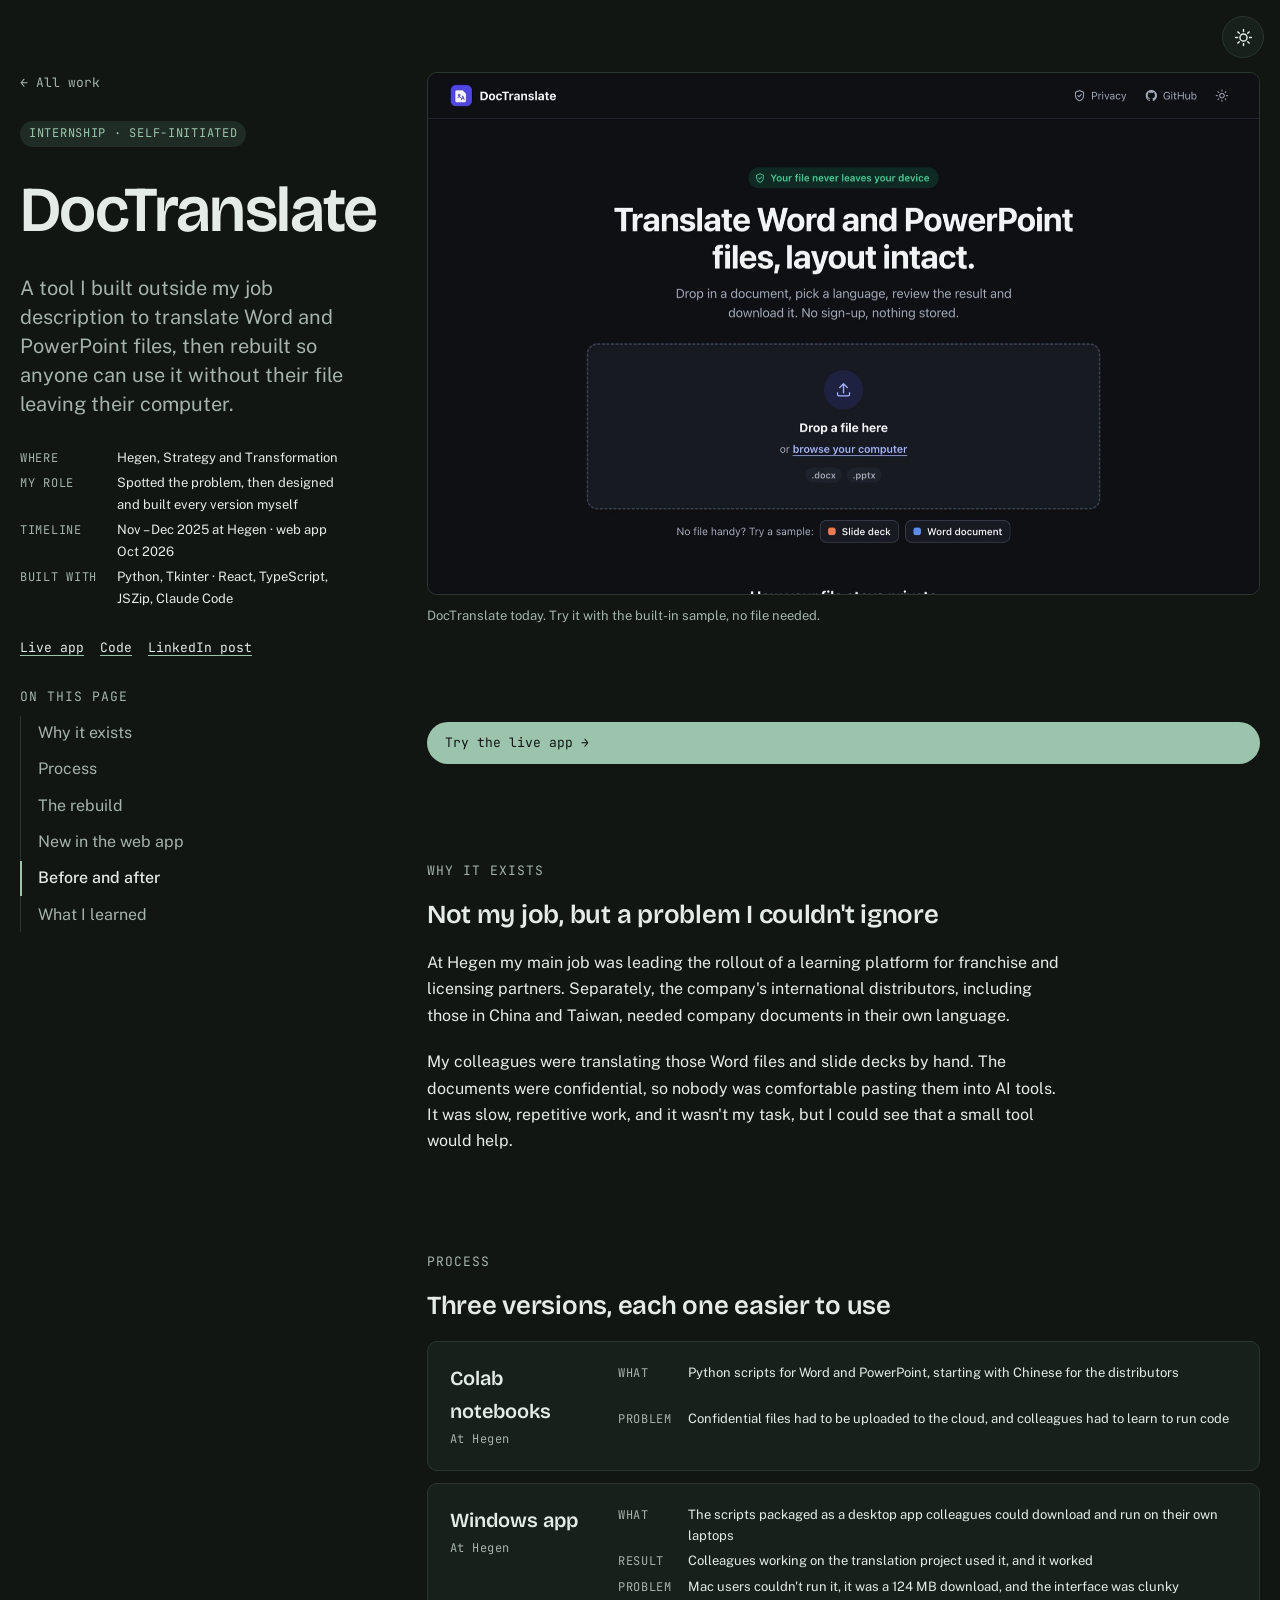
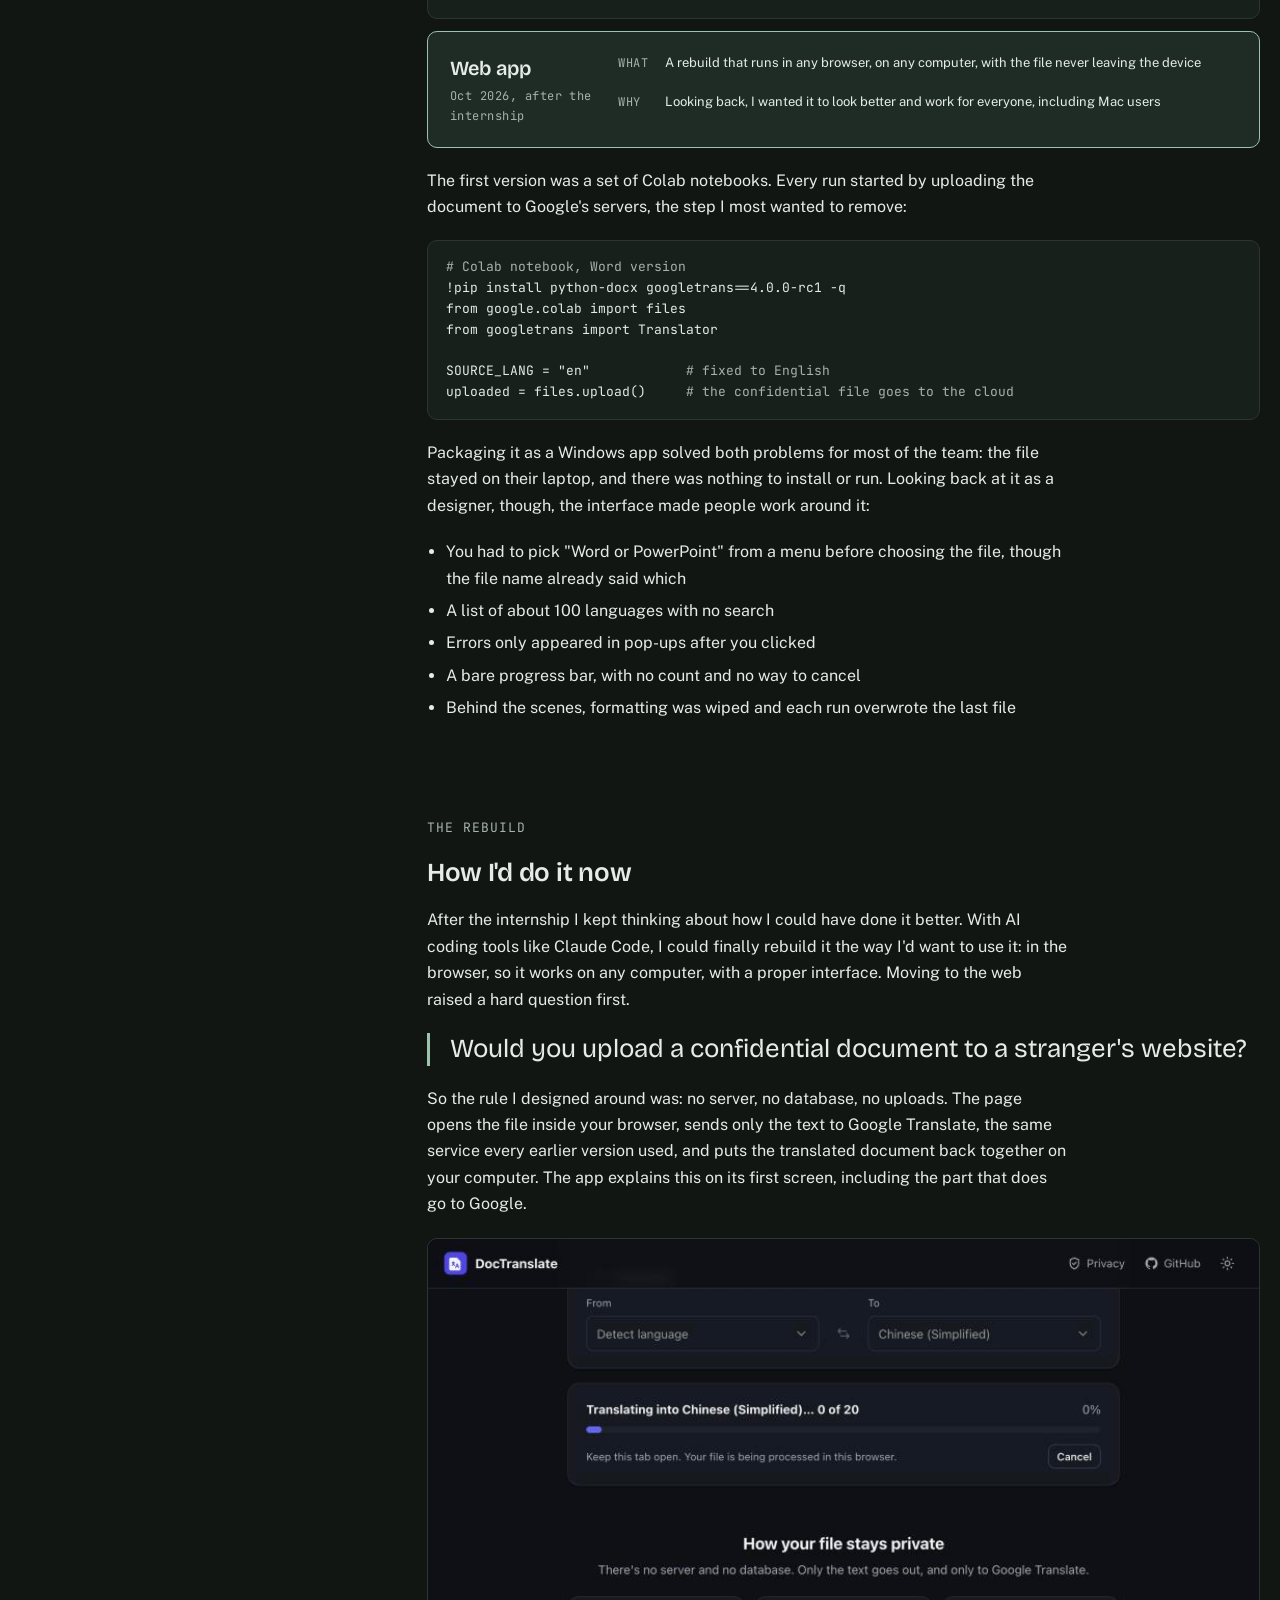
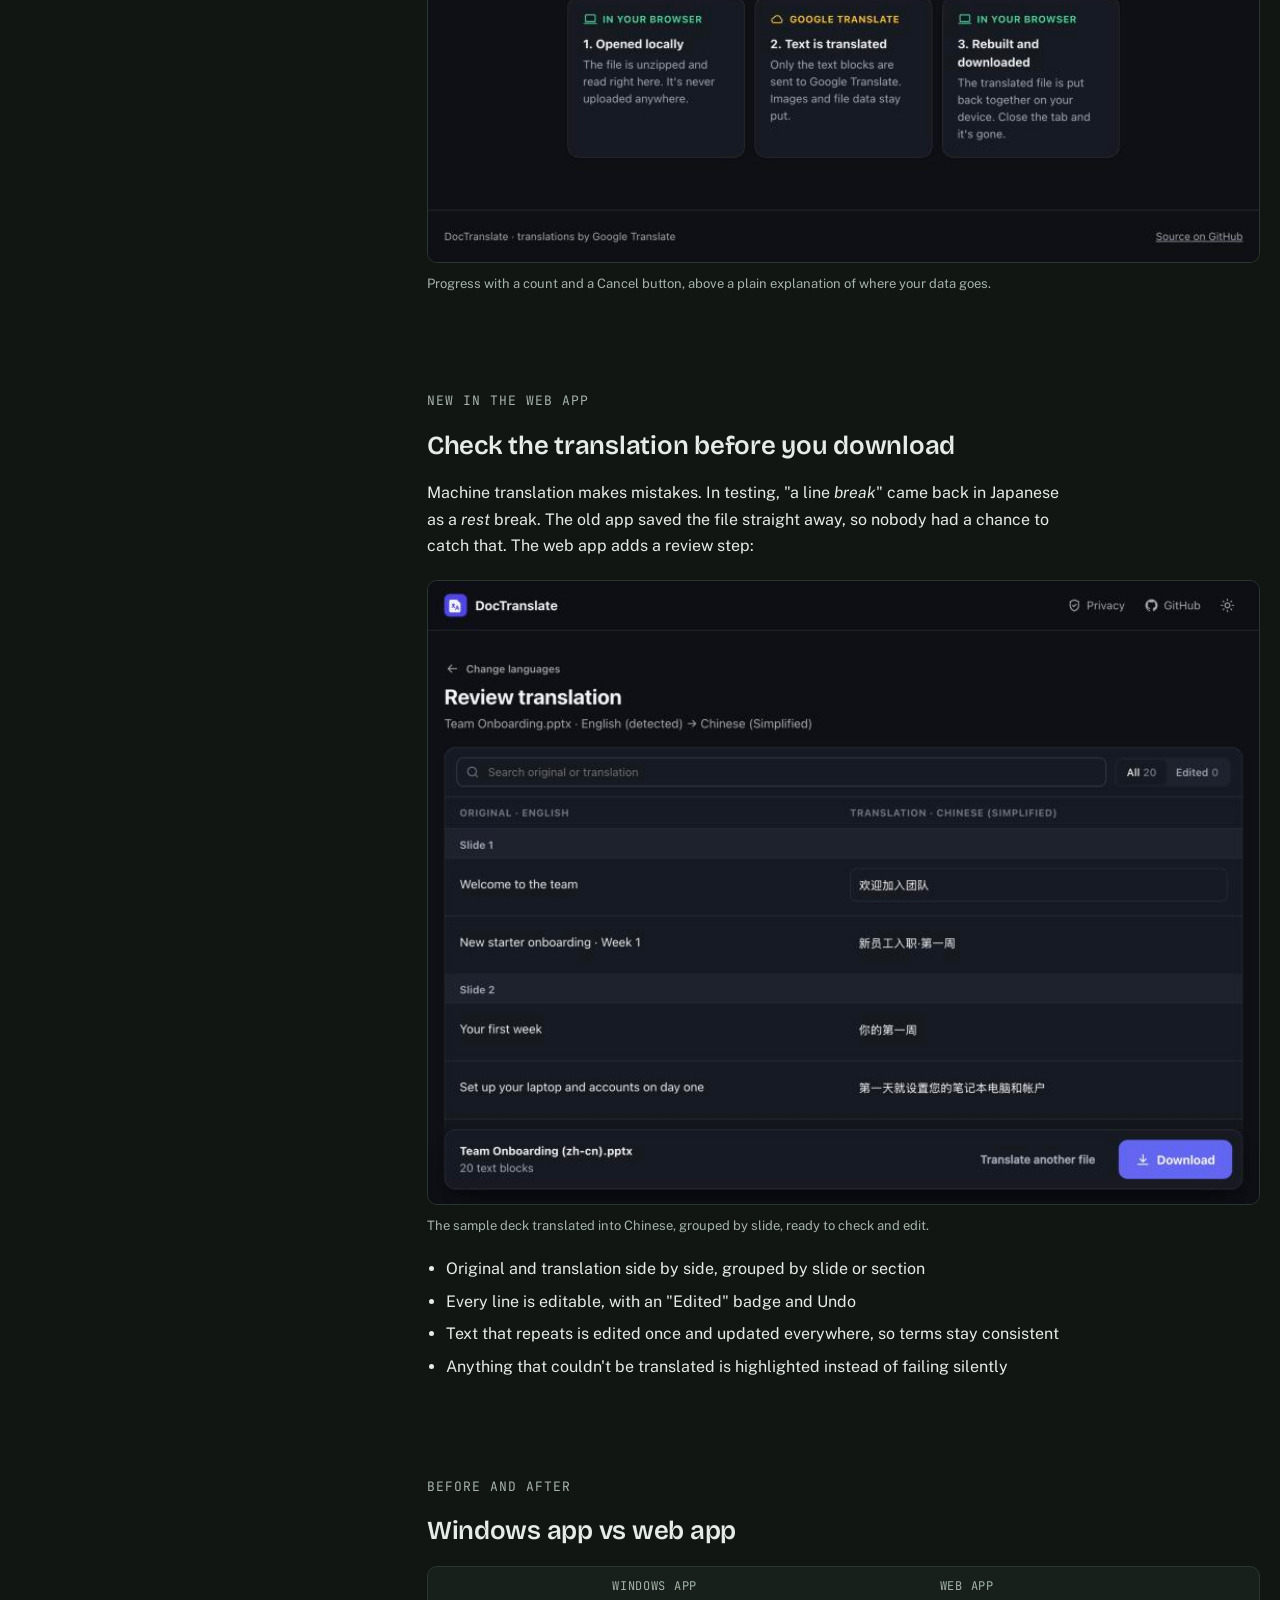
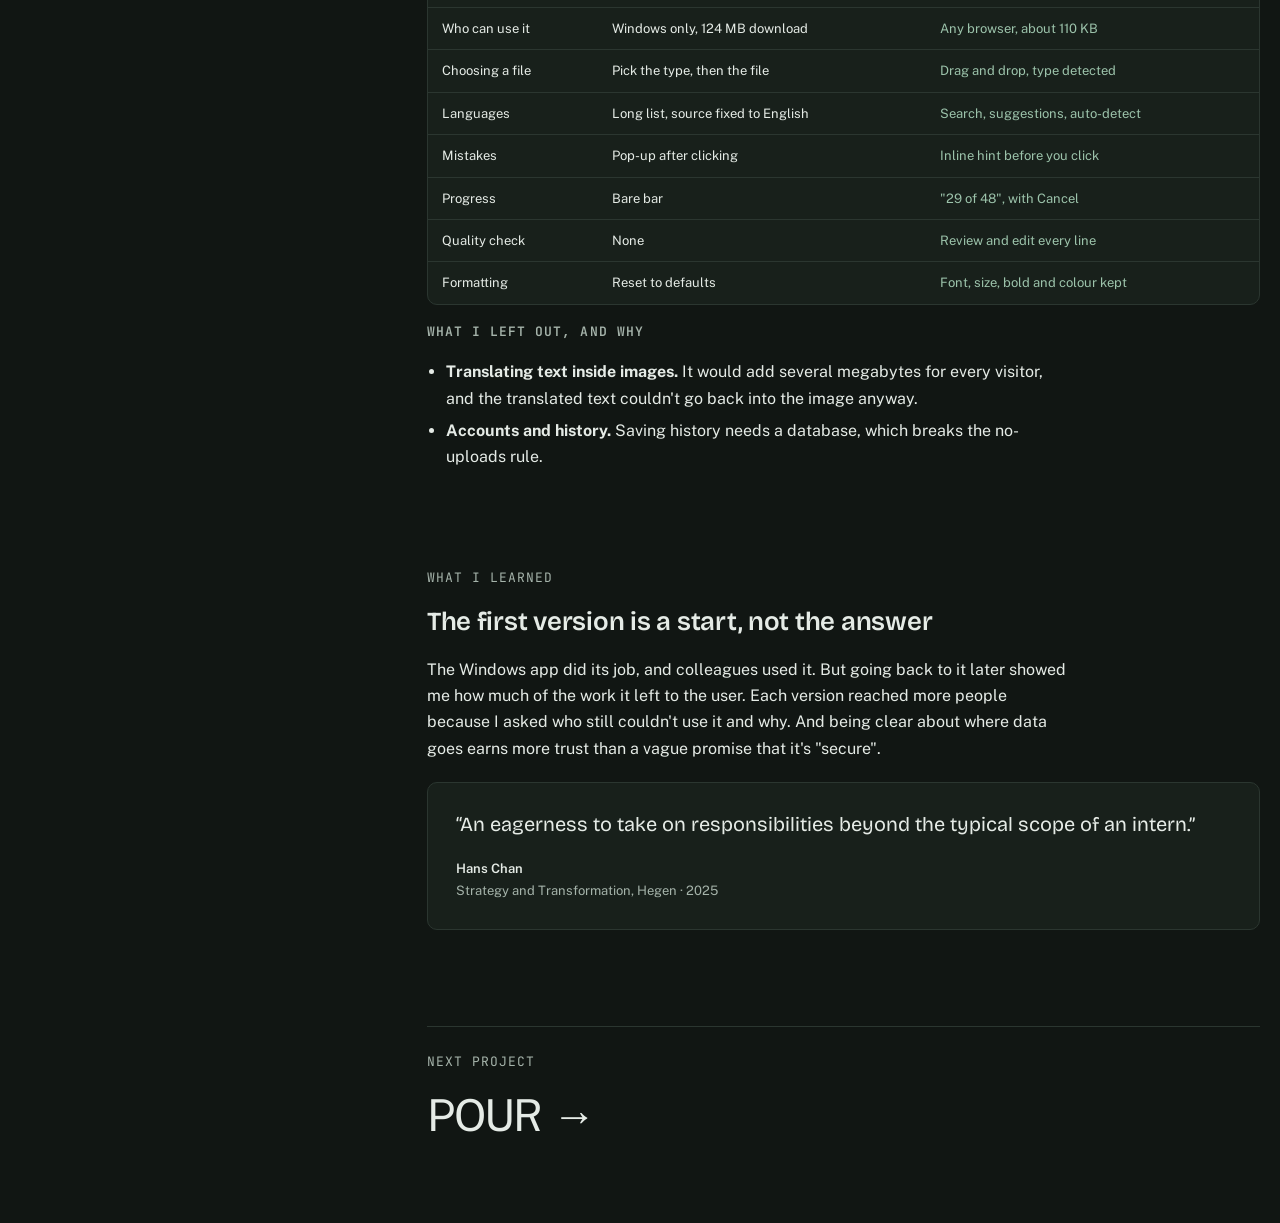
==== commit 4e806adf: "Label all LinkedIn links as LinkedIn post Co-Authored-By: Claude Opus 5.5 <noreply@anthropic.com>" ====
--- a/work/doctranslate/index.html
+++ b/work/doctranslate/index.html
@@ -31,7 +31,7 @@
     <div class="links">
       <a href="https://7ohnloh.github.io/doctranslate/">Live app</a>
       <a href="https://github.com/7ohnloh/doctranslate">Code</a>
-      <a href="https://www.linkedin.com/feed/update/urn:li:activity:7409909040731893760/">Showcase post</a>
+      <a href="https://www.linkedin.com/feed/update/urn:li:activity:7409909040731893760/">LinkedIn post</a>
     </div>
   </aside>
 
